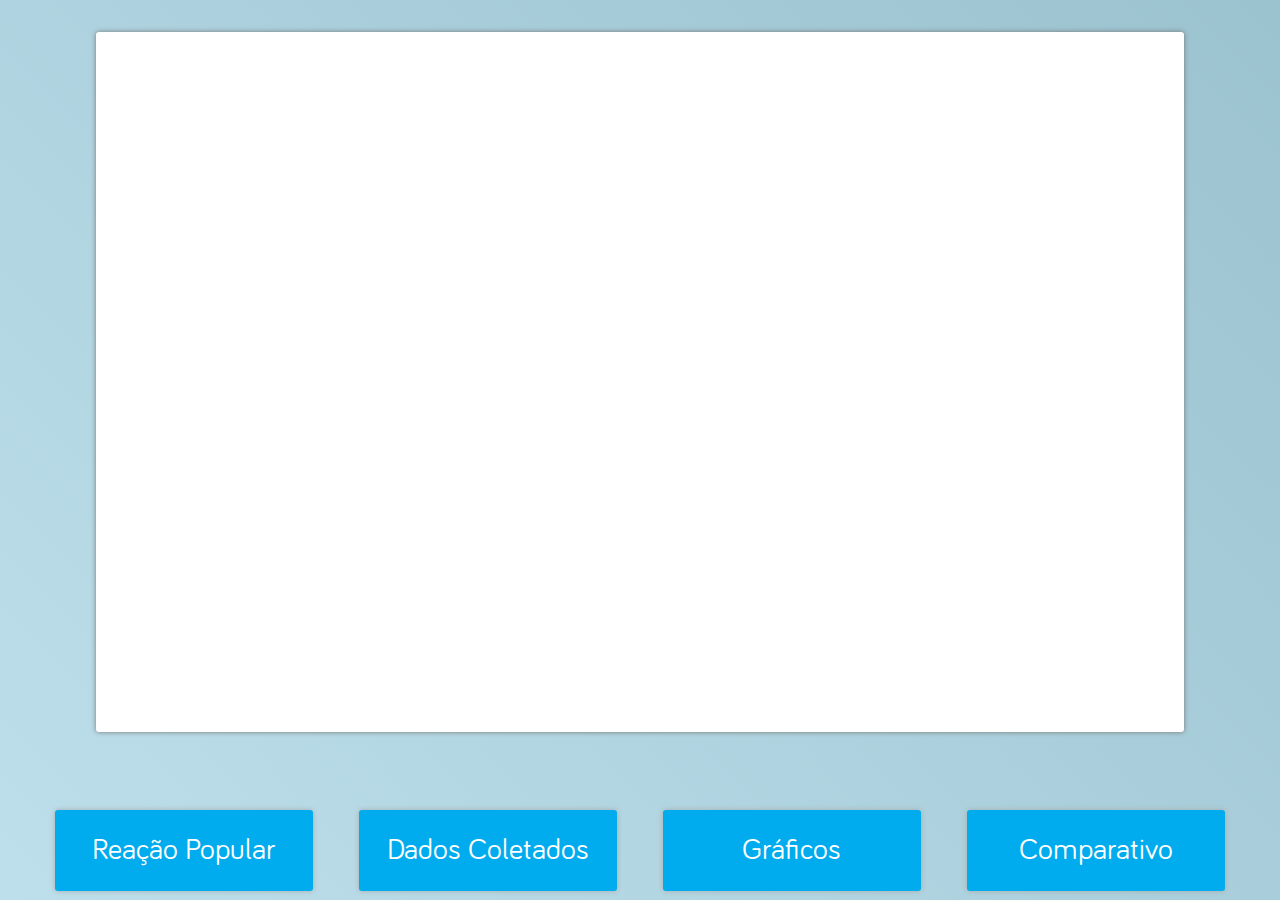
==== src/views/index.html @ b8376ff0 "Exibição de relatório" ====
<!DOCTYPE HTML>

<html>
	<head>
		<title>Análise Tweets</title>
		<meta charset="utf-8">
		
		<link href="https://maxcdn.bootstrapcdn.com/bootstrap/3.3.7/css/bootstrap.min.css" rel="stylesheet" integrity="sha384-BVYiiSIFeK1dGmJRAkycuHAHRg32OmUcww7on3RYdg4Va+PmSTsz/K68vbdEjh4u" crossorigin="anonymous"/>
		<script src="https://maxcdn.bootstrapcdn.com/bootstrap/3.3.7/js/bootstrap.min.js" integrity="sha384-Tc5IQib027qvyjSMfHjOMaLkfuWVxZxUPnCJA7l2mCWNIpG9mGCD8wGNIcPD7Txa" crossorigin="anonymous"></script>
		
		<link href="css/style.css" rel="stylesheet"/>
		<script src="js/script.js"></script>
	</head>
	
	<body>
		<div class="conteudo">
			<div class="box">
			</div>
		</div>
		<div class="rodape">
			<div class="opcao">
				<input type="button" class="btn-opcao" id="reacao" value="Reação Popular"></input>
			</div>
			<div class="opcao">
				<input type="button" class="btn-opcao" id="dados" value="Dados Coletados"></input>
			</div>
			<div class="opcao">
				<input type="button" class="btn-opcao" id="graficos" value="Gráficos"></input>
			</div>
			<div class="opcao">
				<input type="button" class="btn-opcao" id="comparativo" value="Comparativo"></input>
			</div>
		</div>
	</body>
</html>
---- src/views/css/style.css ----
html, body {
	margin: 0;
	width: 100%;
	height: 100%;
	
	min-width: 800px;
	
	background: #FFFFFF; /* For browsers that do not support gradients */
    background: -webkit-linear-gradient(45deg, #c0deed 0%, #00aced 100%); /* For Safari 5.1 to 6.0 */
    background: -o-linear-gradient(45deg, #c0deed 0%, #00aced 100%); /* For Opera 11.1 to 12.0 */
    background: -moz-linear-gradient(45deg, #c0deed 0%, #00aced 100%); /* For Firefox 3.6 to 15 */
    background: linear-gradient(45deg, #bddfeb, #9bc2cf); /* Standard syntax */
}

@font-face {
	font-family: 'Pier Sans';
	src: url("../fonts/pier-regular.otf") format("opentype");
}

@font-face {
	font-family: 'bariol';
	src: url('../fonts/Bariol.woff') format('woff');
}

@keyframes fade-in {
    from {
		opacity: 0;
		margin-top: -20%;
	}
    to {
		opacity: 1;
		margin-top: 0%;
	}
}

@keyframes pop1 {
    0% {
		opacity: 0;
		transform: scale(1.05, 1.05);
	}
	50% {
		opacity: 0;
		transform: scale(1.05, 1.05);
	}
    100% {
		opacity: 1;
		transform: scale(1, 1);
	}
}

@keyframes pop2 {
    0% {
		opacity: 0;
		transform: scale(1.05, 1.05);
	}
	55% {
		opacity: 0;
		transform: scale(1.05, 1.05);
	}
    100% {
		opacity: 1;
		transform: scale(1, 1);
	}
}

@keyframes pop3 {
    0% {
		opacity: 0;
		transform: scale(1.05, 1.05);
	}
	60% {
		opacity: 0;
		transform: scale(1.05, 1.05);
	}
    100% {
		opacity: 1;
		transform: scale(1, 1);
	}
}

@keyframes pop4 {
    0% {
		opacity: 0;
		transform: scale(1.05, 1.05);
	}
	65% {
		opacity: 0;
		transform: scale(1.05, 1.05);
	}
    100% {
		opacity: 1;
		transform: scale(1, 1);
	}
}

#reacao {
	animation-name: pop1;
	animation-duration: 4s;
}

#dados {
	animation-name: pop2;
	animation-duration: 4.5s;
}

#graficos {
	animation-name: pop3;
	animation-duration: 5s;
}

#comparativo {
	animation-name: pop4;
	animation-duration: 5.5s;
}

.conteudo {
	height: 90%;
	width: 100%;
	
	padding-top: 2.5%;
}

.box {
	width: 85%;
	height: 90%;
	
	margin-left: 7.5%;
	
	background-color: #ffffff;
	box-shadow: 0px 0px 5px #777777;
	border-radius: 3px;
	
	animation-name: fade-in;
    animation-duration: 2s;
}

.rodape {
	height: 10%;
	width: 95%;
	
	margin-left: 2.5%;
}

.opcao {
	height: 100%;
	width: 25%;
	
	float: left;
}

.btn-opcao {
	height: 90%;
	width: 85%;
	
	margin-left: 7.5%;
	
	font-family: 'bariol';
	font-size: 30px;
	
	color: #FFFFFF;
	background-color: #00ACED;
	
	border: none;
	border-radius: 3px;
	
	box-shadow: 0px 0px 5px #aaaaaa;
	
	transition: 0.3s all ease;
}
.btn-opcao:hover {
	color: #0084b4;
	background-color: #ffffff;
}
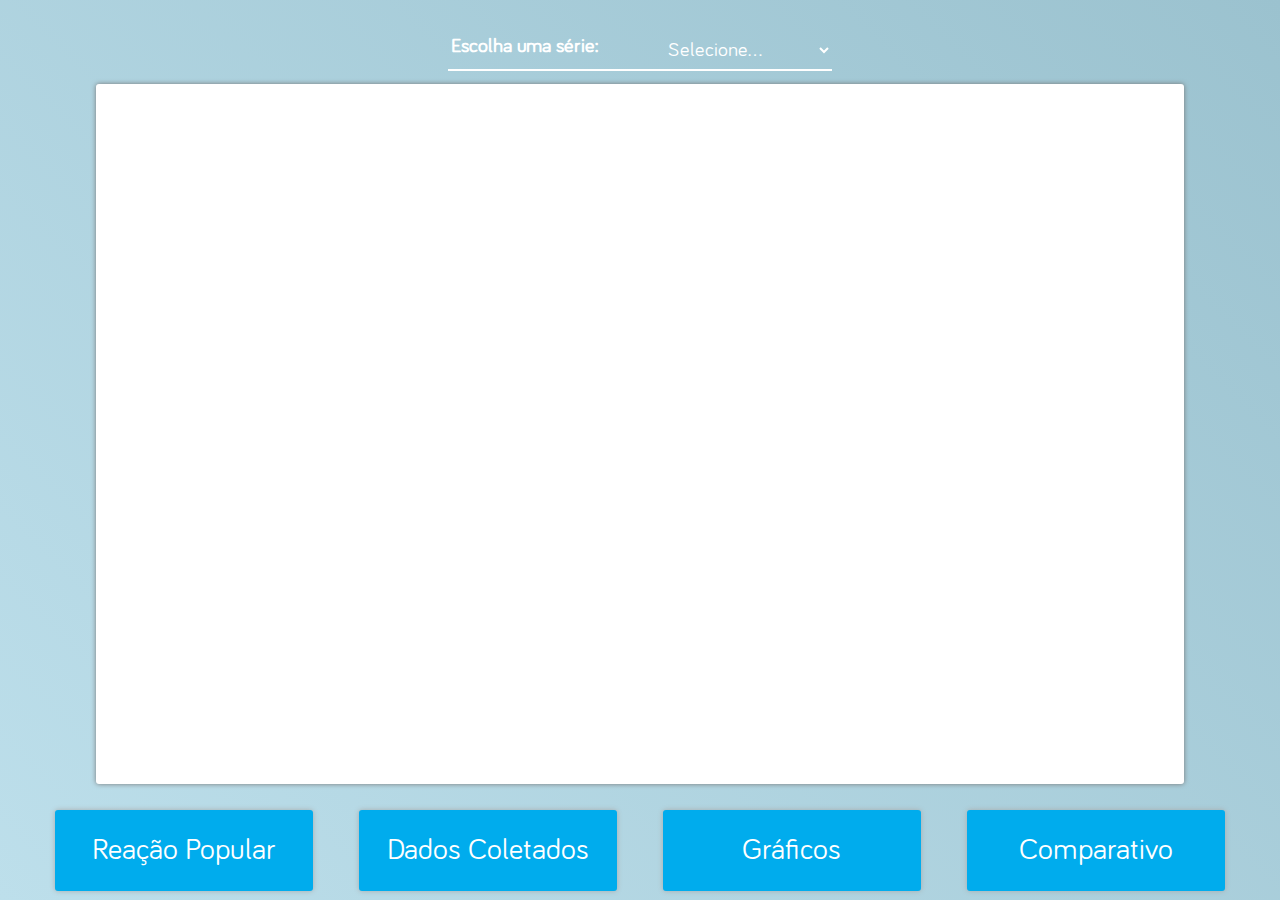
==== commit 7031c862: "Ajustes feitos em aula" ====
--- a/src/views/index.html
+++ b/src/views/index.html
@@ -14,6 +14,19 @@
 	
 	<body>
 		<div class="conteudo">
+			<div class="lista">
+				<p class="lbl-serie">Escolha uma série:</p>
+				<select class="cmb-serie">
+					<option>Selecione...</option>
+					<option>Esqueceram do salerno</option>
+					<option>Salerno Potter</option>
+					<option>500 dias com salerno</option>
+					<option>De volta para o salerno</option>
+					<option>Encontro com alex</option>
+					<option>Casos de alex</option>
+				</select>
+			</div>
+			
 			<div class="box">
 			</div>
 		</div>
--- a/src/views/css/style.css
+++ b/src/views/css/style.css
@@ -6,10 +6,16 @@
 	min-width: 800px;
 	
 	background: #FFFFFF; /* For browsers that do not support gradients */
-    background: -webkit-linear-gradient(45deg, #c0deed 0%, #00aced 100%); /* For Safari 5.1 to 6.0 */
-    background: -o-linear-gradient(45deg, #c0deed 0%, #00aced 100%); /* For Opera 11.1 to 12.0 */
-    background: -moz-linear-gradient(45deg, #c0deed 0%, #00aced 100%); /* For Firefox 3.6 to 15 */
+    background: -webkit-linear-gradient(45deg, #bddfeb 0%, #9bc2cf 100%); /* For Safari 5.1 to 6.0 */
+    background: -o-linear-gradient(45deg, #bddfeb 0%, #9bc2cf 100%); /* For Opera 11.1 to 12.0 */
+    background: -moz-linear-gradient(45deg, #bddfeb 0%, #9bc2cf 100%); /* For Firefox 3.6 to 15 */
     background: linear-gradient(45deg, #bddfeb, #9bc2cf); /* Standard syntax */
+}
+
+option {
+	background-color: #9bc2cf;
+	
+	border: none;
 }
 
 @font-face {
@@ -170,4 +176,44 @@
 .btn-opcao:hover {
 	color: #0084b4;
 	background-color: #ffffff;
+}
+
+.lista {
+	height: 5%;
+	width: 30%;
+	margin: auto;
+	
+	margin-bottom: 1%;
+	
+	border-bottom: 2px solid #FFFFFF;
+}
+
+.lbl-serie {
+	height: 100%;
+	width: 40%;
+	
+	float: left;
+	font-family: 'bariol';
+	font-size: 20px;
+	font-weight: bold;
+	
+	color: #FFFFFF;
+	
+	text-align: center;
+}
+
+.cmb-serie {
+	height: 100%;
+	width: 57.5%;
+	margin-left: 2.5%;
+	
+	background-color: transparent;
+	font-size: 20px;
+	font-family: 'bariol';
+	
+	color: #FFFFFF;
+	
+	border: none;
+	
+	text-align: center;
 }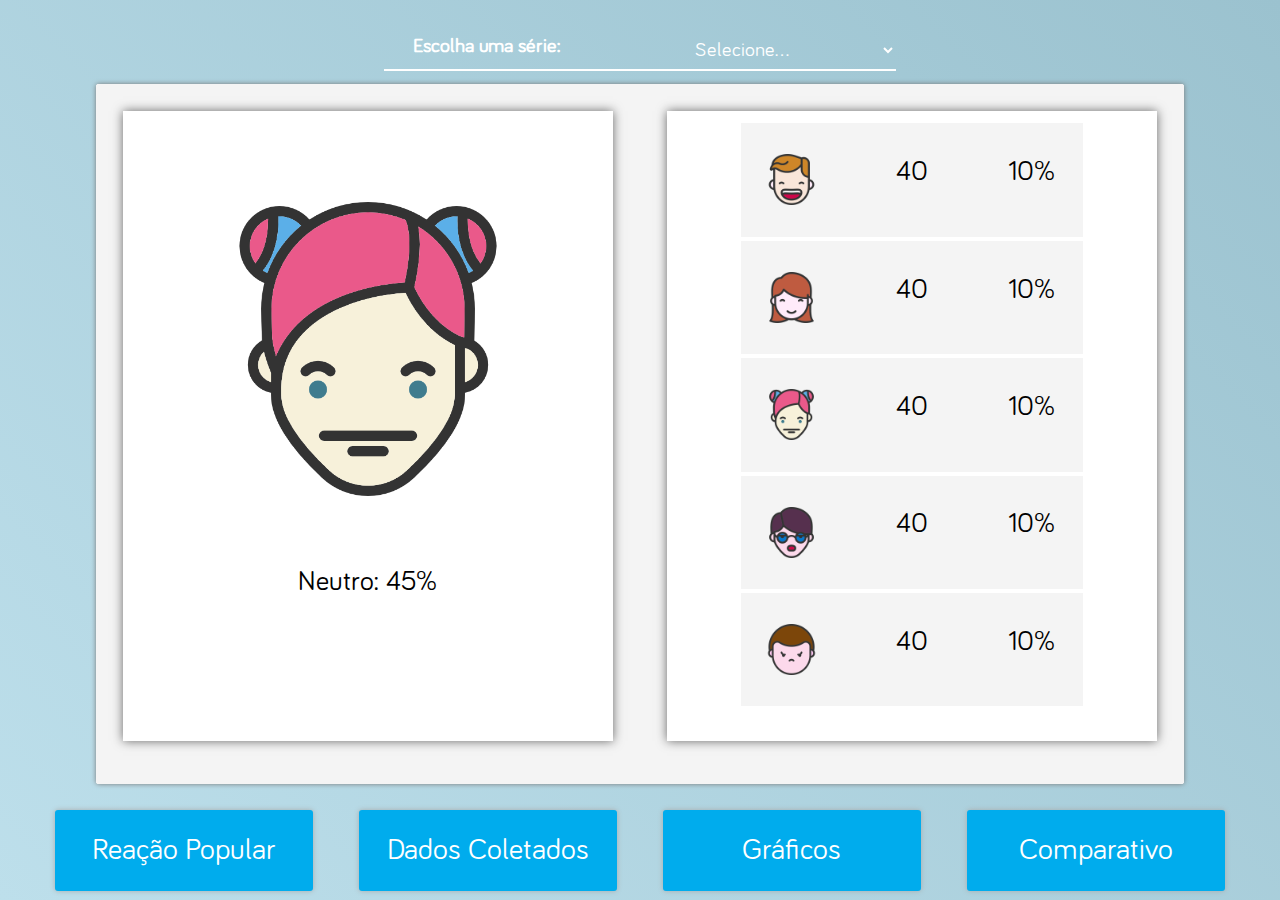
==== commit c2747448: "Casca Reação Popular" ====
--- a/src/views/index.html
+++ b/src/views/index.html
@@ -13,35 +13,38 @@
 	</head>
 	
 	<body>
-		<div class="conteudo">
-			<div class="lista">
-				<p class="lbl-serie">Escolha uma série:</p>
-				<select class="cmb-serie">
-					<option>Selecione...</option>
-					<option>Esqueceram do salerno</option>
-					<option>Salerno Potter</option>
-					<option>500 dias com salerno</option>
-					<option>De volta para o salerno</option>
-					<option>Encontro com alex</option>
-					<option>Casos de alex</option>
-				</select>
+		<div class="total">
+			<div class="conteudo">
+				<div class="lista">
+					<p class="lbl-serie">Escolha uma série:</p>
+					<select class="cmb-serie">
+						<option>Selecione...</option>
+						<option>Esqueceram do salerno</option>
+						<option>Salerno Potter</option>
+						<option>500 dias com salerno</option>
+						<option>De volta para o salerno</option>
+						<option>Encontro com alex</option>
+						<option>Casos de alex</option>
+					</select>
+				</div>
+				
+				<div class="box">
+					<iframe src="relatorios/reacao_popular.html"></iframe>
+				</div>
 			</div>
-			
-			<div class="box">
-			</div>
-		</div>
-		<div class="rodape">
-			<div class="opcao">
-				<input type="button" class="btn-opcao" id="reacao" value="Reação Popular"></input>
-			</div>
-			<div class="opcao">
-				<input type="button" class="btn-opcao" id="dados" value="Dados Coletados"></input>
-			</div>
-			<div class="opcao">
-				<input type="button" class="btn-opcao" id="graficos" value="Gráficos"></input>
-			</div>
-			<div class="opcao">
-				<input type="button" class="btn-opcao" id="comparativo" value="Comparativo"></input>
+			<div class="rodape">
+				<div class="opcao">
+					<input type="button" class="btn-opcao" id="reacao" value="Reação Popular"></input>
+				</div>
+				<div class="opcao">
+					<input type="button" class="btn-opcao" id="dados" value="Dados Coletados"></input>
+				</div>
+				<div class="opcao">
+					<input type="button" class="btn-opcao" id="graficos" value="Gráficos"></input>
+				</div>
+				<div class="opcao">
+					<input type="button" class="btn-opcao" id="comparativo" value="Comparativo"></input>
+				</div>
 			</div>
 		</div>
 	</body>
--- a/src/views/css/style.css
+++ b/src/views/css/style.css
@@ -3,13 +3,23 @@
 	width: 100%;
 	height: 100%;
 	
-	min-width: 800px;
+	min-width: 1000px;
+	min-height: 600px;
 	
 	background: #FFFFFF; /* For browsers that do not support gradients */
     background: -webkit-linear-gradient(45deg, #bddfeb 0%, #9bc2cf 100%); /* For Safari 5.1 to 6.0 */
     background: -o-linear-gradient(45deg, #bddfeb 0%, #9bc2cf 100%); /* For Opera 11.1 to 12.0 */
     background: -moz-linear-gradient(45deg, #bddfeb 0%, #9bc2cf 100%); /* For Firefox 3.6 to 15 */
     background: linear-gradient(45deg, #bddfeb, #9bc2cf); /* Standard syntax */
+	
+}
+
+iframe {
+	border: none;
+	height: 100%;
+	width: 100%;
+	
+	overflow: hidden;
 }
 
 option {
@@ -119,6 +129,16 @@
 	animation-duration: 5.5s;
 }
 
+.total {
+	height: 100%;
+	width: 100%;
+	
+	max-width: 1600px;
+	max-height: 1000px;
+	
+	margin: auto;
+}
+
 .conteudo {
 	height: 90%;
 	width: 100%;
@@ -138,6 +158,8 @@
 	
 	animation-name: fade-in;
     animation-duration: 2s;
+	
+	overflow: hidden;
 }
 
 .rodape {
@@ -180,7 +202,7 @@
 
 .lista {
 	height: 5%;
-	width: 30%;
+	width: 40%;
 	margin: auto;
 	
 	margin-bottom: 1%;
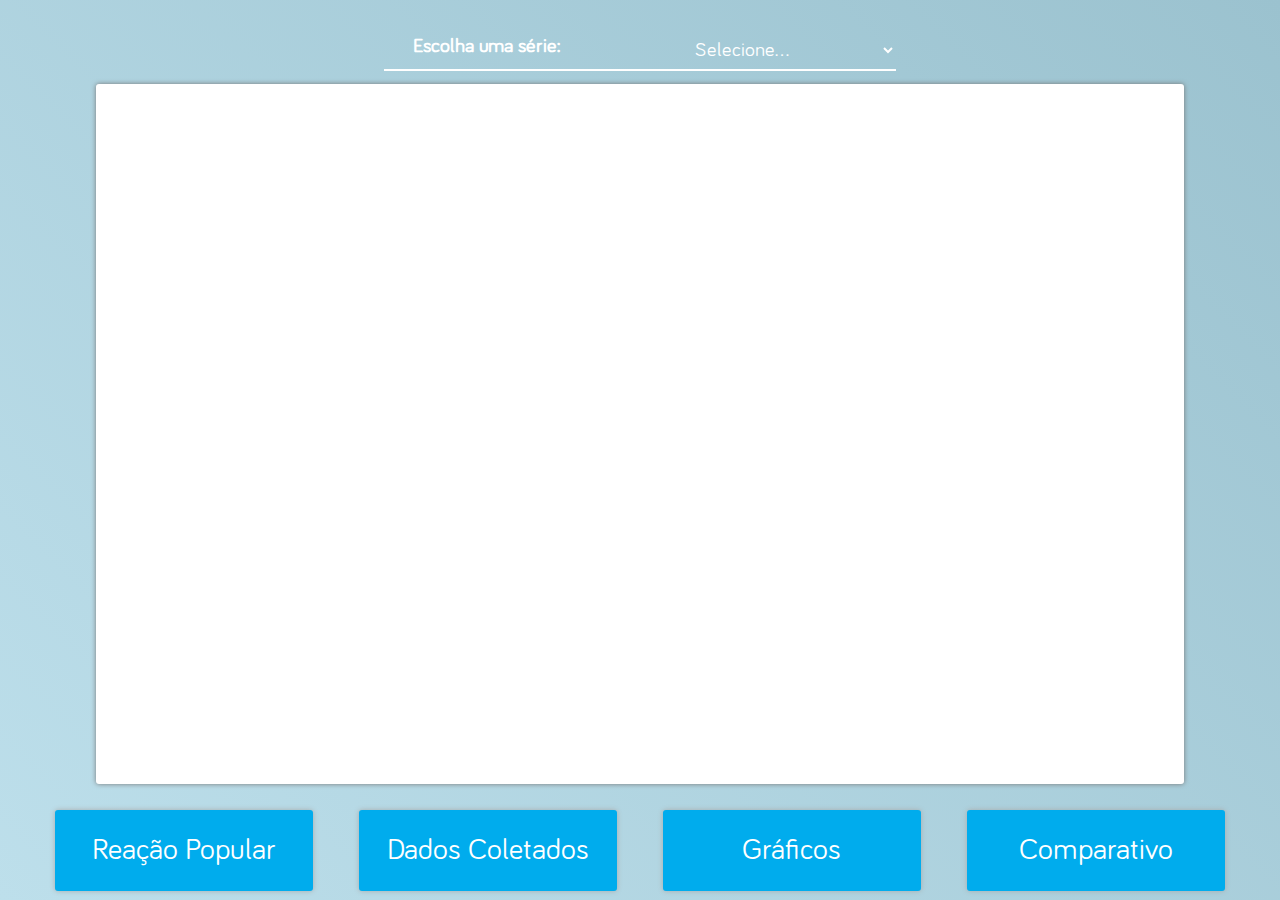
==== commit fb4d6c2c: "Alterações feitas no PET" ====
--- a/src/views/index.html
+++ b/src/views/index.html
@@ -19,31 +19,29 @@
 					<p class="lbl-serie">Escolha uma série:</p>
 					<select class="cmb-serie">
 						<option>Selecione...</option>
-						<option>Esqueceram do salerno</option>
-						<option>Salerno Potter</option>
-						<option>500 dias com salerno</option>
-						<option>De volta para o salerno</option>
-						<option>Encontro com alex</option>
-						<option>Casos de alex</option>
+						<option>Master Chef Profissionais</option>
+						<option>Polícia 24h</option>
+						<option>The Voice Brasil</option>
+						<option>Brasil Urgente</option>
 					</select>
 				</div>
 				
 				<div class="box">
-					<iframe src="relatorios/reacao_popular.html"></iframe>
+					<iframe src="" id="telao"></iframe>
 				</div>
 			</div>
 			<div class="rodape">
 				<div class="opcao">
-					<input type="button" class="btn-opcao" id="reacao" value="Reação Popular"></input>
+					<input type="button" onclick="go('relatorios/reacao_popular.html')" class="btn-opcao" id="reacao" value="Reação Popular"></input>
 				</div>
 				<div class="opcao">
-					<input type="button" class="btn-opcao" id="dados" value="Dados Coletados"></input>
+					<input type="button" onclick="go('relatorios/reacao_popular.html')" class="btn-opcao" id="dados" value="Dados Coletados"></input>
 				</div>
 				<div class="opcao">
-					<input type="button" class="btn-opcao" id="graficos" value="Gráficos"></input>
+					<input type="button" onclick="go('relatorios/reacao_popular.html')" class="btn-opcao" id="graficos" value="Gráficos"></input>
 				</div>
 				<div class="opcao">
-					<input type="button" class="btn-opcao" id="comparativo" value="Comparativo"></input>
+					<input type="button" onclick="go('relatorios/reacao_popular.html')" class="btn-opcao" id="comparativo" value="Comparativo"></input>
 				</div>
 			</div>
 		</div>
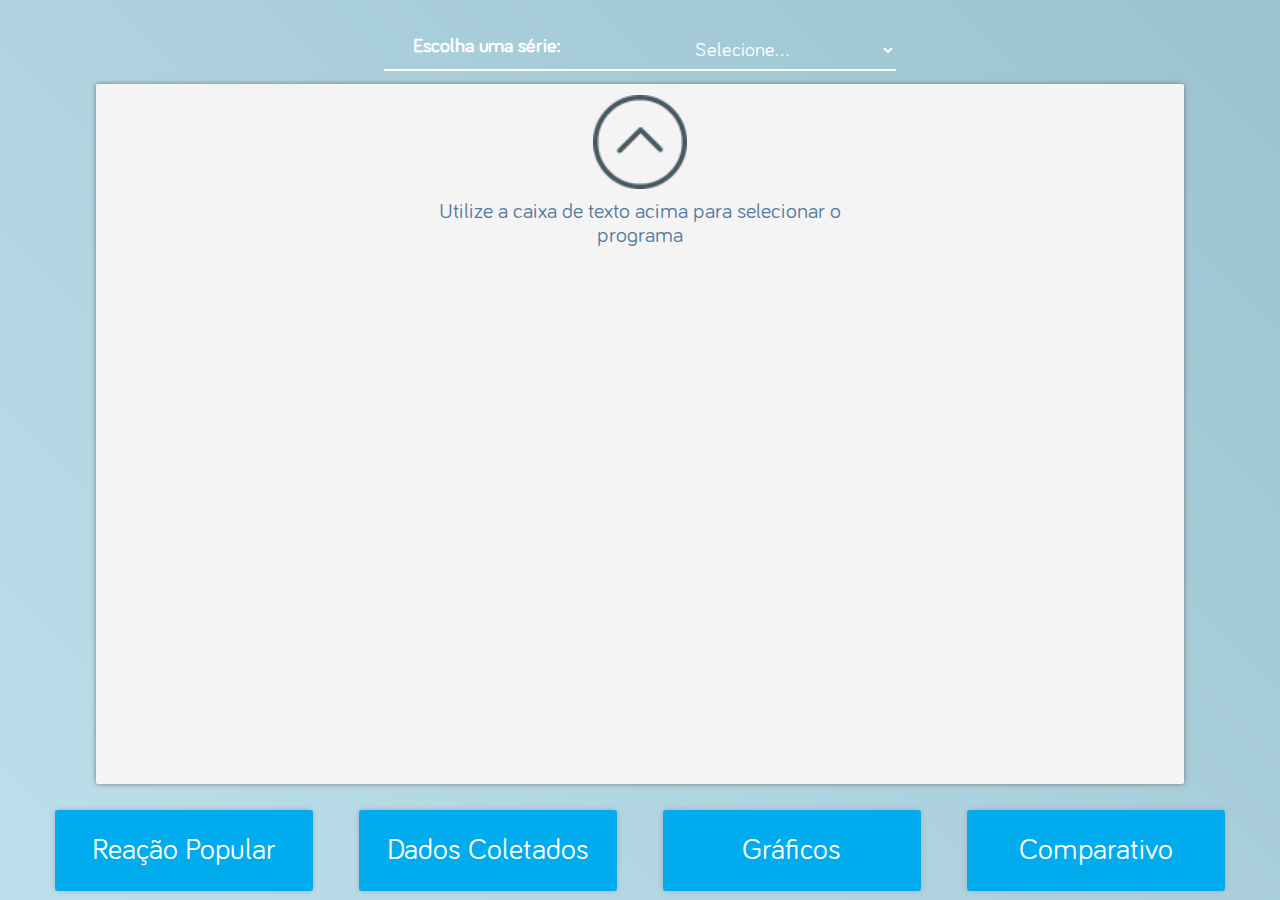
==== commit ed2c021c: "ultima atualização" ====
--- a/src/views/index.html
+++ b/src/views/index.html
@@ -17,7 +17,7 @@
 			<div class="conteudo">
 				<div class="lista">
 					<p class="lbl-serie">Escolha uma série:</p>
-					<select class="cmb-serie">
+					<select class="cmb-serie" id="lista-programa" onchange="proximaEtapa()">
 						<option>Selecione...</option>
 						<option>Master Chef Profissionais</option>
 						<option>Polícia 24h</option>
@@ -27,7 +27,7 @@
 				</div>
 				
 				<div class="box">
-					<iframe src="" id="telao"></iframe>
+					<iframe src="relatorios/escolha_programa.html" id="telao"></iframe>
 				</div>
 			</div>
 			<div class="rodape">
@@ -35,13 +35,13 @@
 					<input type="button" onclick="go('relatorios/reacao_popular.html')" class="btn-opcao" id="reacao" value="Reação Popular"></input>
 				</div>
 				<div class="opcao">
-					<input type="button" onclick="go('relatorios/reacao_popular.html')" class="btn-opcao" id="dados" value="Dados Coletados"></input>
+					<input type="button" onclick="go('relatorios/dados_coletados.html')" class="btn-opcao" id="dados" value="Dados Coletados"></input>
 				</div>
 				<div class="opcao">
-					<input type="button" onclick="go('relatorios/reacao_popular.html')" class="btn-opcao" id="graficos" value="Gráficos"></input>
+					<input type="button" onclick="go('relatorios/graficos.html')" class="btn-opcao" id="graficos" value="Gráficos"></input>
 				</div>
 				<div class="opcao">
-					<input type="button" onclick="go('relatorios/reacao_popular.html')" class="btn-opcao" id="comparativo" value="Comparativo"></input>
+					<input type="button" onclick="go('relatorios/comparativo.html')" class="btn-opcao" id="comparativo" value="Comparativo"></input>
 				</div>
 			</div>
 		</div>
